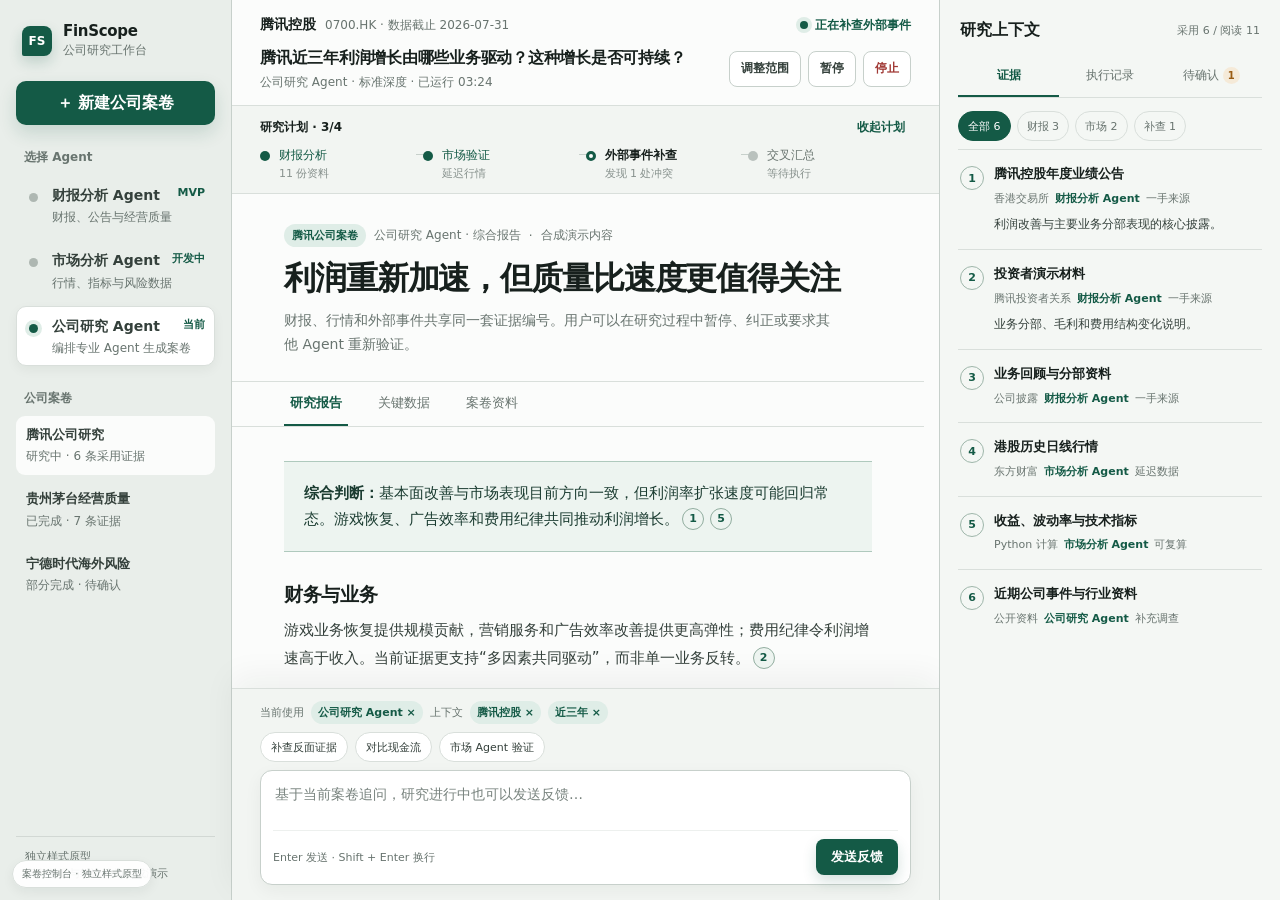
==== prototype-research-ui/case-console-prototype.html @ 1e1194bc "backup FinScope MVP" ====
<!doctype html>
<html lang="zh-CN">
<head>
  <meta charset="utf-8" />
  <meta name="viewport" content="width=device-width, initial-scale=1" />
  <title>FinScope · 案卷控制台样式原型</title>
  <!--
    PROTOTYPE — 案卷控制台单方案，不修改现有 unified-agents.html。
    THESIS: 把公司研究呈现为可介入、可核查的案卷工作，而不是聊天窗口或指标仪表盘。
    OWN-WORLD: 冷白案卷纸、墨色文字、松绿操作色、琥珀色待确认；细分隔线组织高密度信息。
    STORY: 用户选择 Agent，观察研究进度，在关键节点暂停或纠偏，并逐条核查结论来源。
    FIRST VIEWPORT: 左侧案卷导航，中间任务控制与报告，右侧证据/记录/待确认，底部固定追问。
    FORM: 固定三栏案卷控制台；唯一纵向滚动区域是中间报告。
  -->
  <style>
    :root{
      --paper:#f2f5f2;
      --sheet:#fbfcfb;
      --white:#ffffff;
      --ink:#17201d;
      --text:#34403b;
      --muted:#68746f;
      --subtle:#87918d;
      --line:#d9dfdb;
      --line-strong:#c7d0cb;
      --pine:#145a46;
      --pine-dark:#0f4939;
      --pine-soft:#dfede7;
      --amber:#9a5c12;
      --amber-soft:#f5ead8;
      --red:#a13a36;
      --red-soft:#f6e6e4;
      --shadow:0 14px 34px rgba(23,32,29,.09);
      --font:"PingFang SC","Noto Sans CJK SC","Microsoft YaHei",system-ui,sans-serif;
    }
    *{box-sizing:border-box}
    html,body{height:100%;margin:0;overflow:hidden;background:var(--paper);color:var(--ink);font-family:var(--font)}
    button,input,textarea{font:inherit}
    button,a{touch-action:manipulation}
    button{cursor:pointer}
    button:focus-visible,input:focus-visible,textarea:focus-visible,a:focus-visible{outline:3px solid rgba(20,90,70,.28);outline-offset:3px}
    .app{height:100vh;min-height:0;display:grid;grid-template-columns:232px minmax(620px,1fr) 340px;background:var(--sheet)}

    .rail{height:100vh;overflow:hidden;padding:22px 16px 18px;background:#e9eeea;border-right:1px solid var(--line-strong);display:flex;flex-direction:column}
    .brand{display:flex;align-items:center;gap:11px;padding:0 6px 22px}
    .brand-mark{display:grid;place-items:center;width:30px;height:30px;border-radius:8px 8px 8px 2px;background:var(--pine);color:#fff;font-size:12px;font-weight:800;box-shadow:0 6px 14px rgba(20,90,70,.2)}
    .brand-copy strong{display:block;font-size:15px;letter-spacing:-.02em}
    .brand-copy span{display:block;margin-top:2px;color:var(--muted);font-size:12px}
    .new-case{width:100%;min-height:44px;border:0;border-radius:10px;background:var(--pine);color:#fff;font-weight:700;box-shadow:0 8px 18px rgba(20,90,70,.16)}
    .rail-label{margin:24px 8px 9px;color:var(--muted);font-size:12px;font-weight:600}
    .agent-list,.case-list{display:grid;gap:5px}
    .agent{position:relative;width:100%;min-height:60px;border:1px solid transparent;border-radius:10px;background:transparent;padding:10px 10px 9px 35px;text-align:left;color:var(--text)}
    .agent:hover{background:rgba(255,255,255,.62)}
    .agent.active{background:var(--white);border-color:var(--line);box-shadow:0 4px 12px rgba(23,32,29,.05)}
    .agent-dot{position:absolute;left:12px;top:17px;width:9px;height:9px;border-radius:50%;background:#aeb7b2}
    .agent.active .agent-dot{background:var(--pine);box-shadow:0 0 0 4px var(--pine-soft)}
    .agent strong{display:block;font-size:14px;line-height:1.3}
    .agent small{display:block;margin-top:5px;color:var(--muted);font-size:12px;line-height:1.35}
    .agent-tag{position:absolute;right:9px;top:10px;color:var(--pine);font-size:11px;font-weight:700}
    .case{width:100%;border:0;border-radius:9px;background:transparent;padding:10px;text-align:left;color:var(--text)}
    .case:hover{background:rgba(255,255,255,.58)}
    .case.selected{background:rgba(255,255,255,.82)}
    .case strong{display:block;font-size:13px;line-height:1.4}
    .case span{display:block;margin-top:4px;color:var(--muted);font-size:12px}
    .rail-note{margin-top:auto;padding:11px 9px 0;border-top:1px solid rgba(104,116,111,.18);color:var(--muted);font-size:11px;line-height:1.55}

    .workspace{height:100vh;min-width:0;min-height:0;display:grid;grid-template-rows:auto auto minmax(0,1fr) auto;border-right:1px solid var(--line-strong);background:var(--sheet)}
    .taskbar{padding:16px 28px 14px;background:rgba(251,252,251,.97);border-bottom:1px solid var(--line)}
    .task-meta{display:flex;align-items:center;justify-content:space-between;gap:18px;margin-bottom:12px}
    .company{display:flex;align-items:center;gap:9px;min-width:0}
    .company strong{font-size:14px}
    .ticker{color:var(--muted);font-size:12px;font-variant-numeric:tabular-nums}
    .live-status{display:flex;align-items:center;gap:7px;color:var(--pine);font-size:12px;font-weight:700}
    .live-dot{width:8px;height:8px;border-radius:50%;background:var(--pine);box-shadow:0 0 0 4px var(--pine-soft);animation:pulse 1.8s ease-out infinite}
    @keyframes pulse{0%{box-shadow:0 0 0 0 rgba(20,90,70,.32)}70%,100%{box-shadow:0 0 0 7px rgba(20,90,70,0)}}
    .task-row{display:grid;grid-template-columns:minmax(0,1fr) auto;gap:18px;align-items:center}
    .task-copy{min-width:0}
    .task-copy h2{margin:0;font-size:16px;line-height:1.45;letter-spacing:-.015em;white-space:nowrap;overflow:hidden;text-overflow:ellipsis}
    .task-copy p{margin:5px 0 0;color:var(--muted);font-size:12px}
    .task-actions{display:flex;gap:7px}
    .task-actions button{min-height:36px;border:1px solid var(--line-strong);border-radius:8px;background:var(--white);padding:0 11px;color:var(--text);font-size:12px;font-weight:650}
    .task-actions button:hover{border-color:#9eb2a8;background:#f7faf8}
    .task-actions .danger{color:var(--red)}

    .progress{padding:12px 28px;background:var(--paper);border-bottom:1px solid var(--line)}
    .progress-head{display:flex;align-items:center;justify-content:space-between;margin-bottom:10px}
    .progress-head strong{font-size:12px}
    .progress-head button{border:0;background:transparent;color:var(--pine);font-size:12px;font-weight:650}
    .steps{display:grid;grid-template-columns:repeat(4,minmax(0,1fr));gap:0}
    .step{position:relative;padding:0 12px 0 19px;color:var(--muted);font-size:12px;line-height:1.4}
    .step:not(:last-child)::after{content:"";position:absolute;left:calc(100% - 7px);top:7px;width:14px;height:1px;background:var(--line-strong)}
    .step-dot{position:absolute;left:0;top:4px;width:10px;height:10px;border-radius:50%;background:#b9c1bd}
    .step.done{color:var(--pine)}
    .step.done .step-dot{background:var(--pine)}
    .step.active{color:var(--ink);font-weight:700}
    .step.active .step-dot{background:var(--sheet);border:3px solid var(--pine)}
    .step small{display:block;margin-top:2px;color:var(--subtle);font-size:11px;font-weight:400}

    .document-scroll{min-height:0;overflow-y:auto;overscroll-behavior-y:contain;scrollbar-gutter:stable;background:var(--sheet)}
    .case-head{padding:30px 52px 24px;border-bottom:1px solid var(--line)}
    .kicker{display:flex;align-items:center;gap:8px;margin-bottom:13px;color:var(--muted);font-size:12px}
    .kicker b{padding:4px 8px;border-radius:999px;background:var(--pine-soft);color:var(--pine);font-size:11px}
    .case-head h1{max-width:none;margin:0 0 12px;font-size:32px;line-height:1.16;letter-spacing:-.035em;text-wrap:balance}
    .case-head p{max-width:62ch;margin:0;color:var(--muted);font-size:14px;line-height:1.7}
    .report-tabs{display:flex;gap:24px;padding:0 52px;border-bottom:1px solid var(--line)}
    .report-tabs button{min-height:44px;border:0;border-bottom:2px solid transparent;background:transparent;color:var(--muted);font-size:13px}
    .report-tabs button.active{border-bottom-color:var(--pine);color:var(--pine);font-weight:750}
    .report{padding:34px 52px 60px}
    .summary{margin:0 0 30px;padding:18px 20px;background:#edf4f0;border-top:1px solid #afc9bd;border-bottom:1px solid #afc9bd}
    .summary p{margin:0;color:#1b3c31;font-size:15px;line-height:1.75}
    .section{position:relative;padding:0 0 8px}
    .section h3{margin:30px 0 10px;font-size:19px;line-height:1.35;letter-spacing:-.015em}
    .section p{max-width:68ch;margin:0 0 14px;color:var(--text);font-size:15px;line-height:1.82}
    .section-actions{position:absolute;right:0;top:24px;display:flex;gap:5px;opacity:0;transform:translateY(3px);transition:opacity .18s ease,transform .18s ease}
    .section:hover .section-actions,.section:focus-within .section-actions{opacity:1;transform:none}
    .section-actions button{min-height:32px;border:1px solid var(--line);border-radius:7px;background:var(--white);padding:0 9px;color:var(--muted);font-size:11px}
    .section-actions button:hover{border-color:#9fb3aa;color:var(--pine)}
    .cite{position:relative;display:inline-grid;place-items:center;width:22px;height:22px;margin:0 3px;border:1px solid #91ad9f;border-radius:50%;background:#edf4f0;color:var(--pine);font-size:11px;font-weight:800;text-decoration:none;vertical-align:2px}
    .cite-card{pointer-events:none;position:absolute;z-index:30;left:50%;bottom:calc(100% + 10px);width:300px;padding:13px 14px;border:1px solid var(--line-strong);border-radius:10px;background:var(--white);color:var(--text);box-shadow:var(--shadow);text-align:left;opacity:0;transform:translate(-50%,5px);transition:opacity .16s ease,transform .16s ease}
    .cite:hover .cite-card,.cite:focus .cite-card{opacity:1;transform:translate(-50%,0)}
    .cite-card strong{display:block;margin-bottom:4px;color:var(--ink);font-size:13px;line-height:1.4}
    .cite-card span{display:block;color:var(--muted);font-size:12px;font-weight:400;line-height:1.5}
    .metrics{display:grid;grid-template-columns:repeat(3,1fr);margin:24px 0 30px;border-top:1px solid var(--line);border-bottom:1px solid var(--line)}
    .metric{padding:16px 14px;border-right:1px solid var(--line)}
    .metric:last-child{border-right:0}
    .metric span{display:block;color:var(--muted);font-size:12px}
    .metric strong{display:block;margin-top:7px;font-size:18px;font-variant-numeric:tabular-nums}
    .metric em{display:block;margin-top:4px;color:var(--pine);font-size:11px;font-style:normal}
    .risk{margin-top:28px;padding:15px 0;border-top:1px solid #d9b779;border-bottom:1px solid #d9b779;color:#6f4b1c!important}

    .composer{padding:12px 28px 15px;border-top:1px solid var(--line);background:rgba(242,245,242,.98);box-shadow:0 -12px 30px rgba(23,32,29,.05)}
    .context-row,.suggestions{display:flex;align-items:center;gap:7px;overflow-x:auto;scrollbar-width:none}
    .context-row{margin-bottom:8px}
    .context-row span{flex:0 0 auto;color:var(--muted);font-size:11px}
    .context-chip{padding:4px 7px;border-radius:999px;background:var(--pine-soft);color:var(--pine)!important;font-weight:650}
    .suggestions{margin-bottom:8px}
    .suggestions button{flex:0 0 auto;min-height:30px;border:1px solid var(--line);border-radius:999px;background:var(--white);padding:0 10px;color:var(--text);font-size:11px}
    .suggestions button:hover{border-color:#9eb2a8;color:var(--pine)}
    .composer-box{border:1px solid var(--line-strong);border-radius:12px;background:var(--white);padding:10px 12px 9px;box-shadow:0 6px 18px rgba(23,32,29,.05)}
    .composer-box textarea{display:block;width:100%;min-height:48px;max-height:120px;resize:none;border:0;outline:0;background:transparent;color:var(--ink);font-size:14px;line-height:1.6}
    .composer-box textarea::placeholder{color:#78837e}
    .composer-foot{display:flex;align-items:center;justify-content:space-between;gap:12px;padding-top:8px;border-top:1px solid #edf0ee}
    .composer-foot span{color:var(--muted);font-size:11px}
    .send{min-width:82px;min-height:36px;border:0;border-radius:8px;background:var(--pine);color:#fff;font-size:13px;font-weight:750;box-shadow:0 6px 14px rgba(20,90,70,.18)}
    .send:hover{background:var(--pine-dark)}

    .evidence{height:100vh;overflow:hidden;padding:20px 18px 18px;background:#f4f7f4;display:flex;flex-direction:column}
    .e-head{display:flex;align-items:center;justify-content:space-between;gap:14px;padding:0 2px 14px}
    .e-head h2{margin:0;font-size:16px}
    .e-head span{color:var(--muted);font-size:11px}
    .e-tabs{display:grid;grid-template-columns:repeat(3,1fr);border-bottom:1px solid var(--line)}
    .e-tabs button{position:relative;min-height:42px;border:0;border-bottom:2px solid transparent;background:transparent;color:var(--muted);font-size:12px}
    .e-tabs button.active{border-bottom-color:var(--pine);color:var(--pine);font-weight:750}
    .badge{display:inline-grid;place-items:center;min-width:17px;height:17px;margin-left:4px;border-radius:999px;background:var(--amber-soft);color:var(--amber);font-size:10px;font-weight:800}
    .e-panel{display:none;min-height:0;overflow:auto;padding-top:13px}
    .e-panel.active{display:block}
    .e-filters{display:flex;gap:6px;flex-wrap:wrap;margin-bottom:8px}
    .e-filters button{min-height:30px;border:1px solid var(--line);border-radius:999px;background:transparent;padding:0 9px;color:var(--muted);font-size:11px}
    .e-filters button.active{border-color:var(--pine);background:var(--pine);color:#fff}
    .source{position:relative;padding:15px 2px 15px 36px;border-top:1px solid var(--line)}
    .source-num{position:absolute;left:2px;top:16px;display:grid;place-items:center;width:24px;height:24px;border:1px solid #9eb6aa;border-radius:50%;color:var(--pine);font-size:11px;font-weight:800}
    .source h3{margin:0 0 7px;font-size:13px;line-height:1.45}
    .source-meta{display:flex;gap:6px;flex-wrap:wrap;color:var(--muted);font-size:11px;line-height:1.5}
    .source-meta b{color:var(--pine);font-weight:700}
    .source p{margin:8px 0 0;color:var(--text);font-size:12px;line-height:1.55}
    .log{display:grid;grid-template-columns:44px 1fr;gap:10px;padding:12px 2px;border-bottom:1px solid var(--line)}
    .log time{color:var(--muted);font-size:11px;font-variant-numeric:tabular-nums}
    .log p{margin:0;color:var(--text);font-size:12px;line-height:1.55}
    .confirm{padding:14px;border:1px solid #dfc28f;border-radius:10px;background:#fbf5eb}
    .confirm strong{display:block;color:var(--amber);font-size:13px}
    .confirm p{margin:8px 0 12px;color:#69491d;font-size:12px;line-height:1.6}
    .confirm-actions{display:grid;gap:6px}
    .confirm-actions button{min-height:36px;border:1px solid #dfc28f;border-radius:8px;background:#fffaf3;color:#69491d;font-size:12px;text-align:left;padding:0 10px}
    .prototype-label{position:fixed;z-index:50;left:12px;bottom:12px;padding:6px 9px;border:1px solid var(--line);border-radius:999px;background:rgba(255,255,255,.94);color:var(--muted);font-size:10px;box-shadow:0 4px 12px rgba(23,32,29,.06)}

    @media(max-width:1020px){
      .app{grid-template-columns:210px minmax(560px,1fr)}
      .evidence{display:none}
    }
    @media(max-width:760px){
      html,body{height:auto;overflow:auto}
      body{padding-bottom:180px}
      .app{display:block;height:auto}
      .rail,.workspace,.evidence{height:auto;overflow:visible}
      .rail{padding:12px;border-right:0;border-bottom:1px solid var(--line)}
      .brand{padding-bottom:10px}
      .new-case,.rail-label,.case-list,.rail-note{display:none}
      .agent-list{display:flex;overflow:auto}
      .agent{min-width:180px}
      .workspace{display:block;border-right:0}
      .taskbar{padding:13px 15px}
      .task-meta{align-items:flex-start}
      .task-row{display:block}
      .task-actions{margin-top:12px;overflow:auto}
      .progress{padding:11px 15px}
      .steps{display:flex;overflow:auto;gap:14px}
      .step{min-width:145px}
      .step:not(:last-child)::after{display:none}
      .document-scroll{overflow:visible}
      .case-head,.report{padding-left:20px;padding-right:20px}
      .case-head h1{font-size:28px}
      .report-tabs{padding:0 20px;overflow:auto}
      .section-actions{position:static;margin:0 0 9px;opacity:1;transform:none}
      .metrics{grid-template-columns:1fr}
      .metric{border-right:0;border-bottom:1px solid var(--line)}
      .metric:last-child{border-bottom:0}
      .composer{position:fixed;z-index:40;left:0;right:0;bottom:0;padding:8px 10px 10px}
      .context-row{display:none}
      .composer-box textarea{min-height:40px}
      .composer-foot span{display:none}
      .evidence{display:block;padding:20px}
      .prototype-label{display:none}
    }
    @media(prefers-reduced-motion:reduce){*{animation:none!important;transition:none!important;scroll-behavior:auto!important}}
  </style>
</head>
<body>
  <div class="app">
    <aside class="rail" aria-label="Agent 与案卷导航">
      <div class="brand"><span class="brand-mark">FS</span><div class="brand-copy"><strong>FinScope</strong><span>公司研究工作台</span></div></div>
      <button class="new-case">＋ 新建公司案卷</button>
      <div class="rail-label">选择 Agent</div>
      <nav class="agent-list" aria-label="Agent 选择">
        <button class="agent"><span class="agent-dot"></span><span class="agent-tag">MVP</span><strong>财报分析 Agent</strong><small>财报、公告与经营质量</small></button>
        <button class="agent"><span class="agent-dot"></span><span class="agent-tag">开发中</span><strong>市场分析 Agent</strong><small>行情、指标与风险数据</small></button>
        <button class="agent active"><span class="agent-dot"></span><span class="agent-tag">当前</span><strong>公司研究 Agent</strong><small>编排专业 Agent 生成案卷</small></button>
      </nav>
      <div class="rail-label">公司案卷</div>
      <div class="case-list">
        <button class="case selected"><strong>腾讯公司研究</strong><span>研究中 · 6 条采用证据</span></button>
        <button class="case"><strong>贵州茅台经营质量</strong><span>已完成 · 7 条证据</span></button>
        <button class="case"><strong>宁德时代海外风险</strong><span>部分完成 · 待确认</span></button>
      </div>
      <div class="rail-note">独立样式原型<br>所有数据与结论均为合成演示</div>
    </aside>

    <main class="workspace">
      <header class="taskbar">
        <div class="task-meta">
          <div class="company"><strong>腾讯控股</strong><span class="ticker">0700.HK · 数据截止 2026-07-31</span></div>
          <div class="live-status" id="live-status" aria-live="polite"><span class="live-dot"></span><span>正在补查外部事件</span></div>
        </div>
        <div class="task-row">
          <div class="task-copy"><h2>腾讯近三年利润增长由哪些业务驱动？这种增长是否可持续？</h2><p>公司研究 Agent · 标准深度 · 已运行 03:24</p></div>
          <div class="task-actions"><button id="scope">调整范围</button><button id="pause">暂停</button><button class="danger" id="stop">停止</button></div>
        </div>
      </header>

      <section class="progress" aria-label="研究计划">
        <div class="progress-head"><strong>研究计划 · 3/4</strong><button id="plan-toggle">收起计划</button></div>
        <div class="steps" id="steps">
          <div class="step done"><span class="step-dot"></span>财报分析<small>11 份资料</small></div>
          <div class="step done"><span class="step-dot"></span>市场验证<small>延迟行情</small></div>
          <div class="step active"><span class="step-dot"></span>外部事件补查<small>发现 1 处冲突</small></div>
          <div class="step"><span class="step-dot"></span>交叉汇总<small>等待执行</small></div>
        </div>
      </section>

      <div class="document-scroll" id="document-scroll">
        <header class="case-head">
          <div class="kicker"><b>腾讯公司案卷</b><span>公司研究 Agent · 综合报告</span><span>·</span><span>合成演示内容</span></div>
          <h1>利润重新加速，但质量比速度更值得关注</h1>
          <p>财报、行情和外部事件共享同一套证据编号。用户可以在研究过程中暂停、纠正或要求其他 Agent 重新验证。</p>
        </header>
        <nav class="report-tabs" aria-label="案卷内容切换"><button class="active">研究报告</button><button>关键数据</button><button>案卷资料</button></nav>
        <article class="report">
          <div class="summary"><p><strong>综合判断：</strong>基本面改善与市场表现目前方向一致，但利润率扩张速度可能回归常态。游戏恢复、广告效率和费用纪律共同推动利润增长。<a class="cite" href="https://www.hkexnews.hk/" target="_blank" rel="noreferrer">1<span class="cite-card"><strong>腾讯控股年度业绩公告</strong><span>香港交易所 · 一手来源<br>点击数字直接访问原始来源</span></span></a><a class="cite" href="https://quote.eastmoney.com/" target="_blank" rel="noreferrer">5<span class="cite-card"><strong>港股行情数据快照</strong><span>东方财富 · 延迟行情<br>由市场分析 Agent 使用</span></span></a></p></div>

          <section class="section">
            <h3>财务与业务</h3>
            <div class="section-actions"><button data-prompt="追问财务与业务结论">追问</button><button data-prompt="纠正财务与业务结论">纠正</button><button data-prompt="重新研究财务与业务部分">重新研究本节</button></div>
            <p>游戏业务恢复提供规模贡献，营销服务和广告效率改善提供更高弹性；费用纪律令利润增速高于收入。当前证据更支持“多因素共同驱动”，而非单一业务反转。<a class="cite" href="https://www.tencent.com/" target="_blank" rel="noreferrer">2<span class="cite-card"><strong>投资者演示材料</strong><span>腾讯投资者关系 · 一手来源<br>业务分部与费用变化说明</span></span></a></p>
          </section>

          <div class="metrics">
            <div class="metric"><span>收入趋势</span><strong>稳步恢复</strong><em>近三年</em></div>
            <div class="metric"><span>利润趋势</span><strong>加速改善</strong><em>高于收入增速</em></div>
            <div class="metric"><span>自由现金流</span><strong>保持正向</strong><em>仍需年度核验</em></div>
          </div>

          <section class="section">
            <h3>市场表现</h3>
            <div class="section-actions"><button data-prompt="追问市场表现">追问</button><button data-prompt="让市场分析 Agent 重新验证">Agent 验证</button></div>
            <p>价格维持中期上升结构，但波动水平仍高。市场数据可以用于描述风险和交易状态，不能替代对经营质量的判断，也不能直接推导未来回报。<a class="cite" href="https://quote.eastmoney.com/" target="_blank" rel="noreferrer">5<span class="cite-card"><strong>收益、波动率与技术指标</strong><span>Python 确定性计算 · 可复算<br>数据源为延迟日线行情</span></span></a></p>
          </section>

          <section class="section">
            <h3>风险与未知</h3>
            <div class="section-actions"><button data-prompt="补查风险的反面证据">补查反面证据</button><button data-prompt="调整风险研究范围">调整范围</button></div>
            <p class="risk">AI 投入、游戏监管与广告需求仍是主要变量。公司披露强调 AI 投入效率，部分外部材料则认为资本开支可能继续上升；当前证据不足以消除这一差异，因此案卷保留两种观点。</p>
          </section>
        </article>
      </div>

      <section class="composer" aria-label="继续追问">
        <div class="context-row"><span>当前使用</span><span class="context-chip">公司研究 Agent ×</span><span>上下文</span><span class="context-chip">腾讯控股 ×</span><span class="context-chip">近三年 ×</span></div>
        <div class="suggestions"><button data-prompt="补查支持相反观点的证据">补查反面证据</button><button data-prompt="对比近三年自由现金流">对比现金流</button><button data-prompt="让市场分析 Agent 验证这项结论">市场 Agent 验证</button></div>
        <div class="composer-box">
          <textarea id="composer-input" rows="2" aria-label="继续追问内容" placeholder="基于当前案卷追问，研究进行中也可以发送反馈…"></textarea>
          <div class="composer-foot"><span>Enter 发送 · Shift + Enter 换行</span><button class="send" id="send">发送反馈</button></div>
        </div>
      </section>
    </main>

    <aside class="evidence" aria-label="研究上下文">
      <div class="e-head"><h2>研究上下文</h2><span>采用 6 / 阅读 11</span></div>
      <div class="e-tabs" role="tablist"><button class="active" data-panel="sources" role="tab">证据</button><button data-panel="logs" role="tab">执行记录</button><button data-panel="confirm" role="tab">待确认<span class="badge">1</span></button></div>

      <div class="e-panel active" id="sources">
        <div class="e-filters"><button class="active">全部 6</button><button>财报 3</button><button>市场 2</button><button>补查 1</button></div>
        <div class="source"><span class="source-num">1</span><h3>腾讯控股年度业绩公告</h3><div class="source-meta"><span>香港交易所</span><b>财报分析 Agent</b><span>一手来源</span></div><p>利润改善与主要业务分部表现的核心披露。</p></div>
        <div class="source"><span class="source-num">2</span><h3>投资者演示材料</h3><div class="source-meta"><span>腾讯投资者关系</span><b>财报分析 Agent</b><span>一手来源</span></div><p>业务分部、毛利和费用结构变化说明。</p></div>
        <div class="source"><span class="source-num">3</span><h3>业务回顾与分部资料</h3><div class="source-meta"><span>公司披露</span><b>财报分析 Agent</b><span>一手来源</span></div></div>
        <div class="source"><span class="source-num">4</span><h3>港股历史日线行情</h3><div class="source-meta"><span>东方财富</span><b>市场分析 Agent</b><span>延迟数据</span></div></div>
        <div class="source"><span class="source-num">5</span><h3>收益、波动率与技术指标</h3><div class="source-meta"><span>Python 计算</span><b>市场分析 Agent</b><span>可复算</span></div></div>
        <div class="source"><span class="source-num">6</span><h3>近期公司事件与行业资料</h3><div class="source-meta"><span>公开资料</span><b>公司研究 Agent</b><span>补充调查</span></div></div>
      </div>

      <div class="e-panel" id="logs">
        <div class="log"><time>10:42</time><p>财报分析 Agent 开始检索公司披露。</p></div>
        <div class="log"><time>10:43</time><p>找到 11 份候选资料，采用 6 份。</p></div>
        <div class="log"><time>10:44</time><p>市场分析 Agent 完成延迟行情计算。</p></div>
        <div class="log"><time>10:45</time><p>发现 1 处资本开支口径冲突，等待补查。</p></div>
      </div>

      <div class="e-panel" id="confirm">
        <div class="confirm"><strong>资本开支趋势存在冲突</strong><p>公司披露强调 AI 投入效率，外部材料认为资本开支可能继续上升。请选择案卷处理方式。</p><div class="confirm-actions"><button>保留两种观点</button><button>以公司披露为主</button><button>补充检索后再决定</button></div></div>
      </div>
    </aside>
  </div>
  <div class="prototype-label">案卷控制台 · 独立样式原型</div>

  <script>
    const scrollArea=document.getElementById('document-scroll');
    document.querySelectorAll('.rail,.evidence').forEach(panel=>panel.addEventListener('wheel',event=>{
      if(window.innerWidth>760&&event.deltaY!==0){scrollArea.scrollBy({top:event.deltaY,left:0,behavior:'auto'});event.preventDefault()}
    },{passive:false}));

    const tabButtons=document.querySelectorAll('.e-tabs button');
    tabButtons.forEach(button=>button.addEventListener('click',()=>{
      tabButtons.forEach(item=>item.classList.toggle('active',item===button));
      document.querySelectorAll('.e-panel').forEach(panel=>panel.classList.toggle('active',panel.id===button.dataset.panel));
    }));

    const input=document.getElementById('composer-input');
    document.querySelectorAll('[data-prompt]').forEach(button=>button.addEventListener('click',()=>{
      input.value=button.dataset.prompt;
      input.focus();
    }));

    const status=document.getElementById('live-status');
    const pause=document.getElementById('pause');
    pause.addEventListener('click',()=>{
      const paused=pause.dataset.paused==='true';
      pause.dataset.paused=String(!paused);
      pause.textContent=paused?'暂停':'继续';
      status.innerHTML=paused?'<span class="live-dot"></span><span>正在补查外部事件</span>':'<span style="width:8px;height:8px;border-radius:50%;background:#9a5c12"></span><span style="color:#9a5c12">研究已暂停 · 当前结果已保留</span>';
    });

    document.getElementById('stop').addEventListener('click',()=>{
      status.innerHTML='<span style="width:8px;height:8px;border-radius:50%;background:#68746f"></span><span style="color:#68746f">已停止 · 当前结果已保留</span>';
      pause.disabled=true;
    });

    document.getElementById('scope').addEventListener('click',()=>{
      input.value='调整研究范围：';
      input.focus();
    });

    document.getElementById('plan-toggle').addEventListener('click',event=>{
      const steps=document.getElementById('steps');
      const hidden=steps.hidden;
      steps.hidden=!hidden;
      event.currentTarget.textContent=hidden?'收起计划':'展开计划';
    });

    function submitFeedback(){
      if(!input.value.trim())return;
      status.innerHTML='<span class="live-dot"></span><span>已收到反馈 · 正在调整研究计划</span>';
      input.value='';
    }
    document.getElementById('send').addEventListener('click',submitFeedback);
    input.addEventListener('keydown',event=>{if(event.key==='Enter'&&!event.shiftKey){event.preventDefault();submitFeedback()}});
  </script>
</body>
</html>
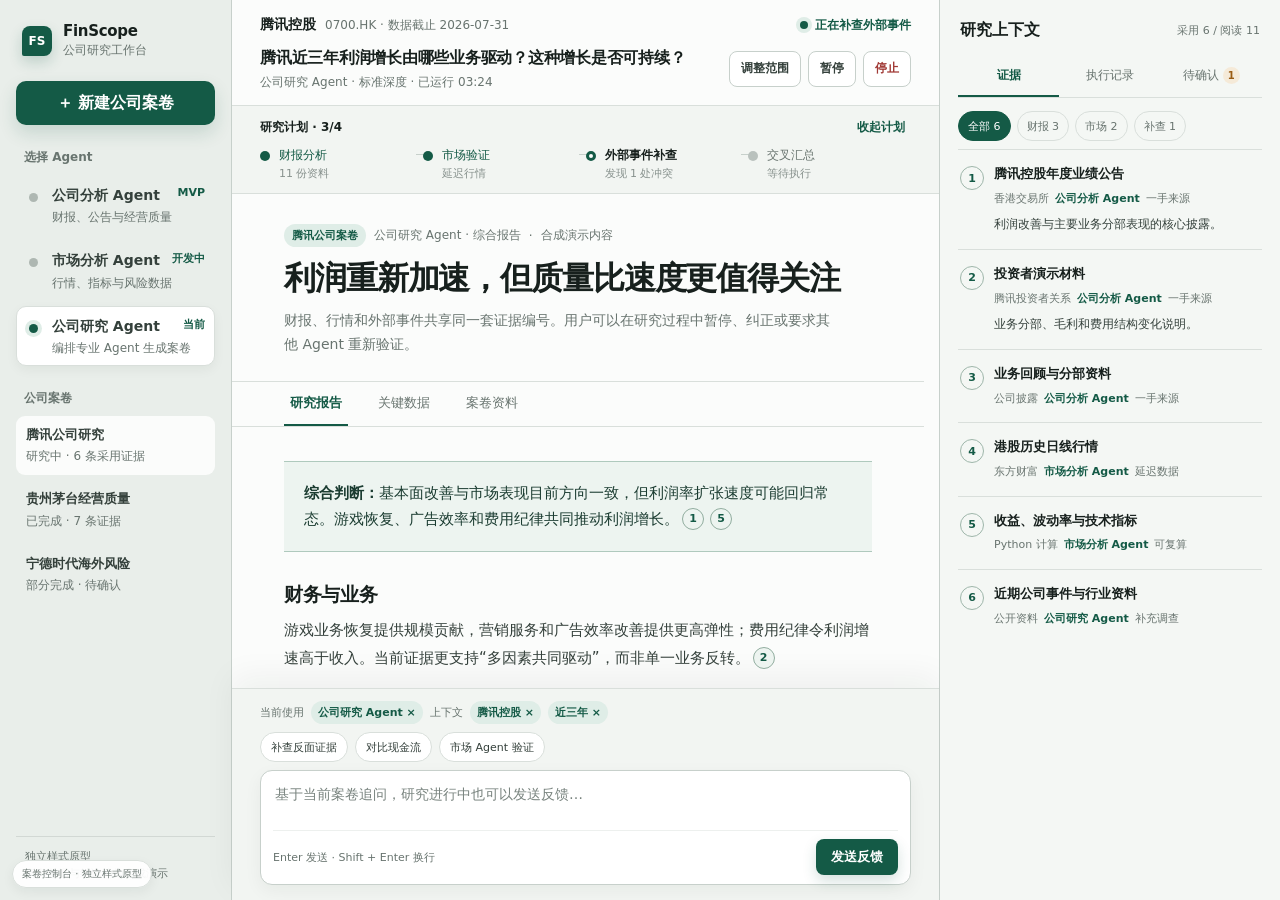
==== commit bf83cbb9: "refactor(agent): unify three research agents into a single company analysis agent The frontend compo" ====
--- a/prototype-research-ui/case-console-prototype.html
+++ b/prototype-research-ui/case-console-prototype.html
@@ -221,7 +221,7 @@
       <button class="new-case">＋ 新建公司案卷</button>
       <div class="rail-label">选择 Agent</div>
       <nav class="agent-list" aria-label="Agent 选择">
-        <button class="agent"><span class="agent-dot"></span><span class="agent-tag">MVP</span><strong>财报分析 Agent</strong><small>财报、公告与经营质量</small></button>
+        <button class="agent"><span class="agent-dot"></span><span class="agent-tag">MVP</span><strong>公司分析 Agent</strong><small>财报、公告与经营质量</small></button>
         <button class="agent"><span class="agent-dot"></span><span class="agent-tag">开发中</span><strong>市场分析 Agent</strong><small>行情、指标与风险数据</small></button>
         <button class="agent active"><span class="agent-dot"></span><span class="agent-tag">当前</span><strong>公司研究 Agent</strong><small>编排专业 Agent 生成案卷</small></button>
       </nav>
@@ -308,16 +308,16 @@
 
       <div class="e-panel active" id="sources">
         <div class="e-filters"><button class="active">全部 6</button><button>财报 3</button><button>市场 2</button><button>补查 1</button></div>
-        <div class="source"><span class="source-num">1</span><h3>腾讯控股年度业绩公告</h3><div class="source-meta"><span>香港交易所</span><b>财报分析 Agent</b><span>一手来源</span></div><p>利润改善与主要业务分部表现的核心披露。</p></div>
-        <div class="source"><span class="source-num">2</span><h3>投资者演示材料</h3><div class="source-meta"><span>腾讯投资者关系</span><b>财报分析 Agent</b><span>一手来源</span></div><p>业务分部、毛利和费用结构变化说明。</p></div>
-        <div class="source"><span class="source-num">3</span><h3>业务回顾与分部资料</h3><div class="source-meta"><span>公司披露</span><b>财报分析 Agent</b><span>一手来源</span></div></div>
+        <div class="source"><span class="source-num">1</span><h3>腾讯控股年度业绩公告</h3><div class="source-meta"><span>香港交易所</span><b>公司分析 Agent</b><span>一手来源</span></div><p>利润改善与主要业务分部表现的核心披露。</p></div>
+        <div class="source"><span class="source-num">2</span><h3>投资者演示材料</h3><div class="source-meta"><span>腾讯投资者关系</span><b>公司分析 Agent</b><span>一手来源</span></div><p>业务分部、毛利和费用结构变化说明。</p></div>
+        <div class="source"><span class="source-num">3</span><h3>业务回顾与分部资料</h3><div class="source-meta"><span>公司披露</span><b>公司分析 Agent</b><span>一手来源</span></div></div>
         <div class="source"><span class="source-num">4</span><h3>港股历史日线行情</h3><div class="source-meta"><span>东方财富</span><b>市场分析 Agent</b><span>延迟数据</span></div></div>
         <div class="source"><span class="source-num">5</span><h3>收益、波动率与技术指标</h3><div class="source-meta"><span>Python 计算</span><b>市场分析 Agent</b><span>可复算</span></div></div>
         <div class="source"><span class="source-num">6</span><h3>近期公司事件与行业资料</h3><div class="source-meta"><span>公开资料</span><b>公司研究 Agent</b><span>补充调查</span></div></div>
       </div>
 
       <div class="e-panel" id="logs">
-        <div class="log"><time>10:42</time><p>财报分析 Agent 开始检索公司披露。</p></div>
+        <div class="log"><time>10:42</time><p>公司分析 Agent 开始检索公司披露。</p></div>
         <div class="log"><time>10:43</time><p>找到 11 份候选资料，采用 6 份。</p></div>
         <div class="log"><time>10:44</time><p>市场分析 Agent 完成延迟行情计算。</p></div>
         <div class="log"><time>10:45</time><p>发现 1 处资本开支口径冲突，等待补查。</p></div>
